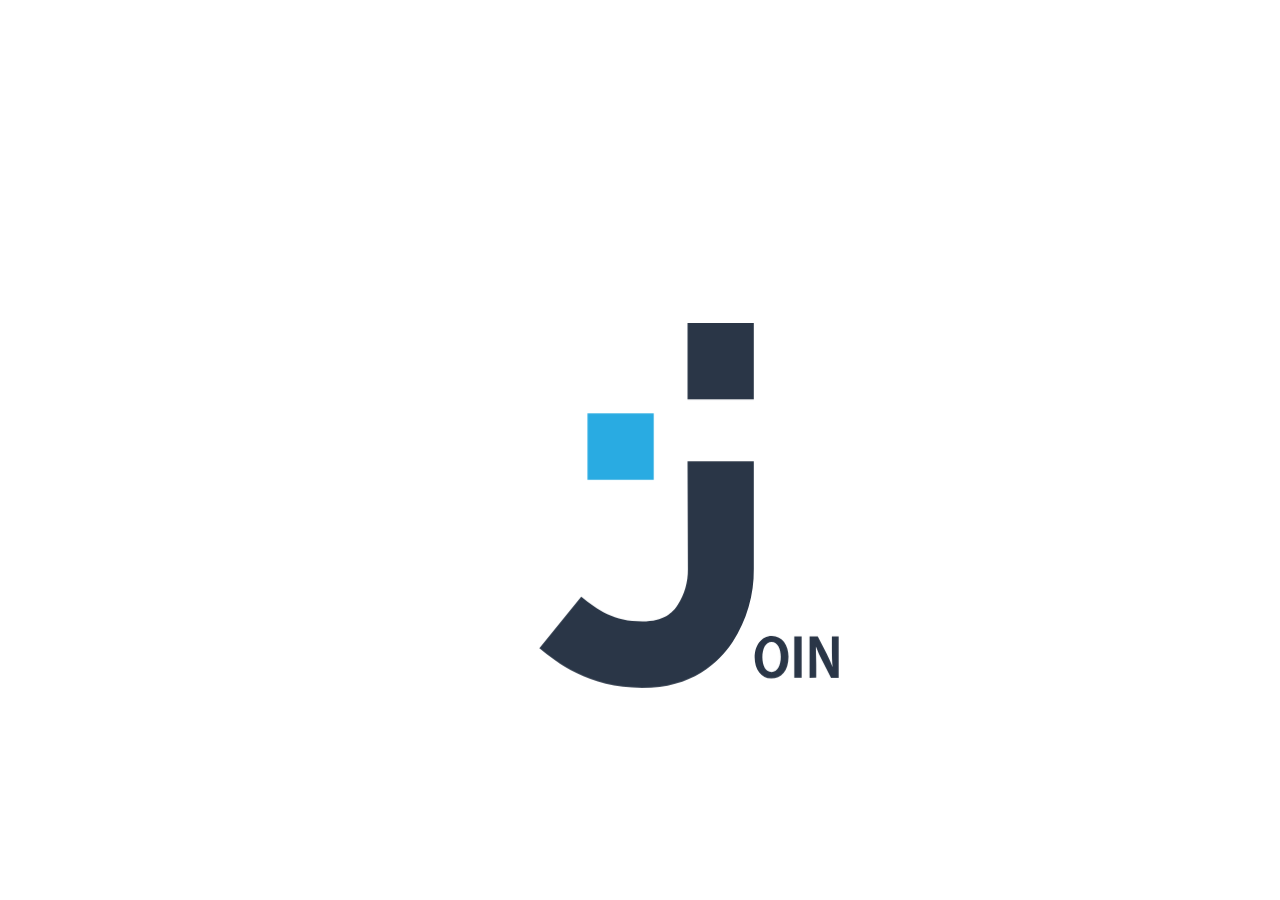
==== index.html @ 4af5d41d "Initial commit: Join project 2026 IHK" ====
<!DOCTYPE html>
<html lang="en">

<head>
    <meta charset="UTF-8">
    <meta name="viewport" content="width=device-width, initial-scale=1.0">
    <title>Join - Login</title>
    <link rel="icon" type="image/x-icon" href="./img/logo_mobile.svg" />
    <script src="./js/templates.js"></script>
    <script src="./js/firebaseDatabaseFunctions.js"></script>
    <script src="./js/firebaseUserRendering.js"></script>
</head>

<body onload="indexHtmlInit()">

</body>

</html>
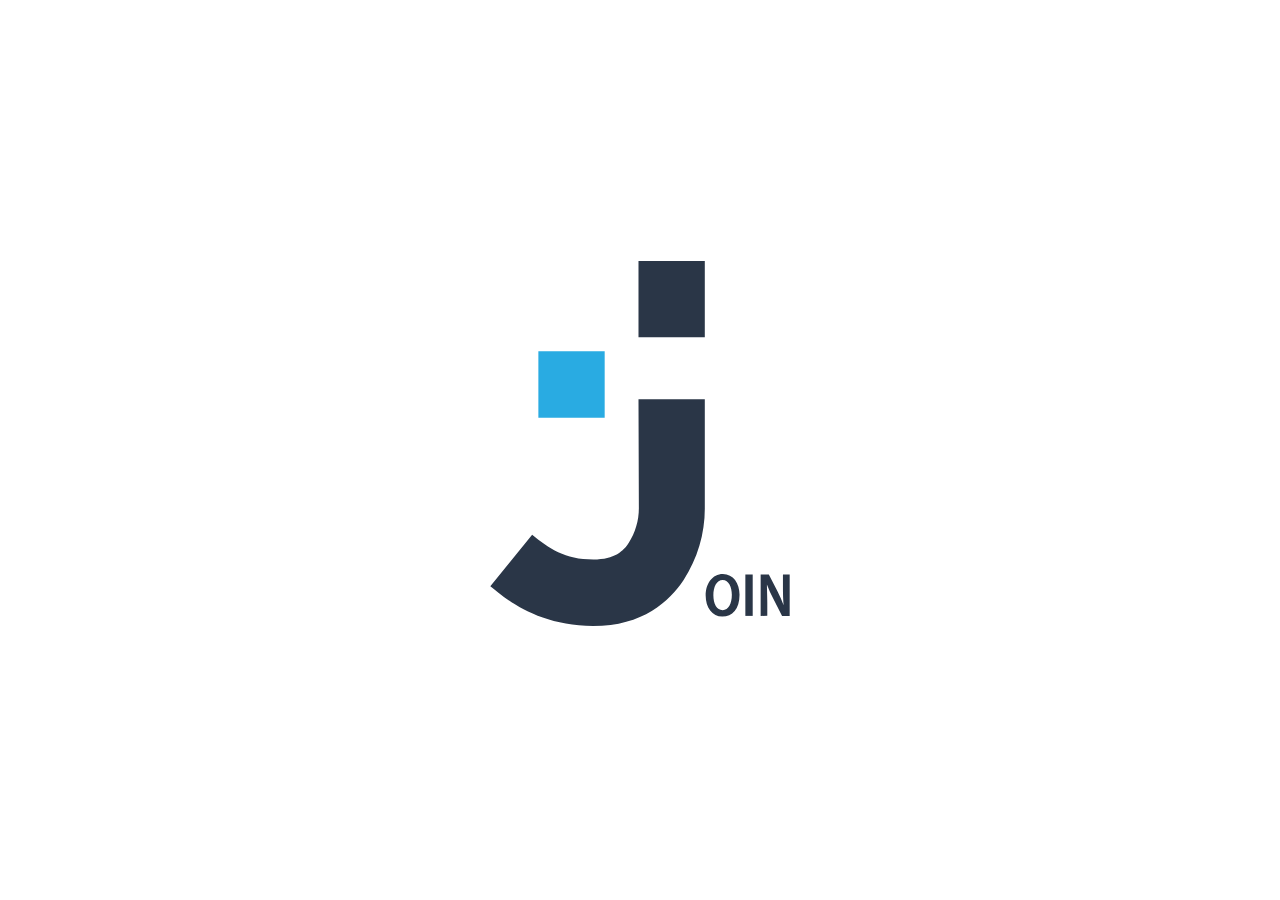
==== commit 96c64d98: "refactor: responsive forms, JSDoc cleanup, template extraction, notebook textarea Bundles three quic" ====
--- a/index.html
+++ b/index.html
@@ -8,6 +8,7 @@
     <link rel="icon" type="image/x-icon" href="./img/logo_mobile.svg" />
     <script src="./js/templates.js"></script>
     <script src="./js/firebaseDatabaseFunctions.js"></script>
+    <script src="./js/navigationAndHeader.js"></script>
     <script src="./js/firebaseUserRendering.js"></script>
 </head>
 
